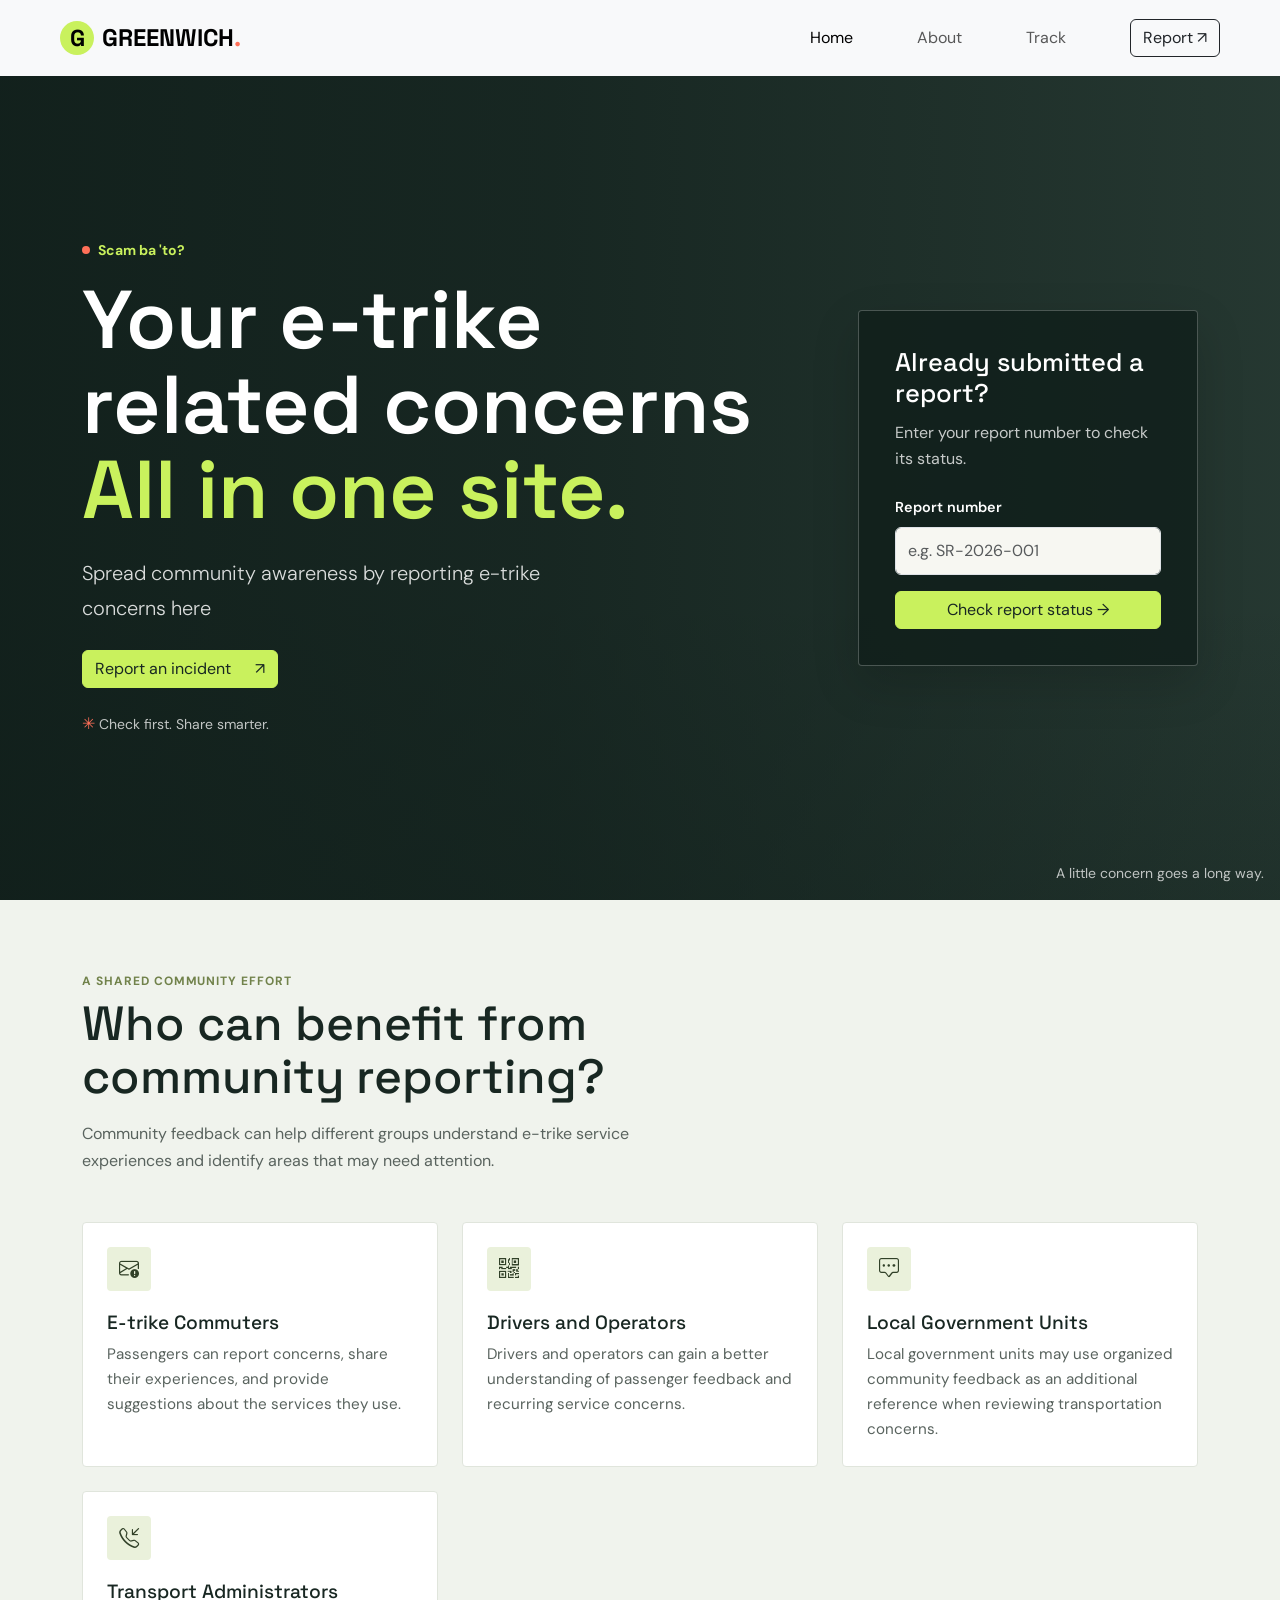
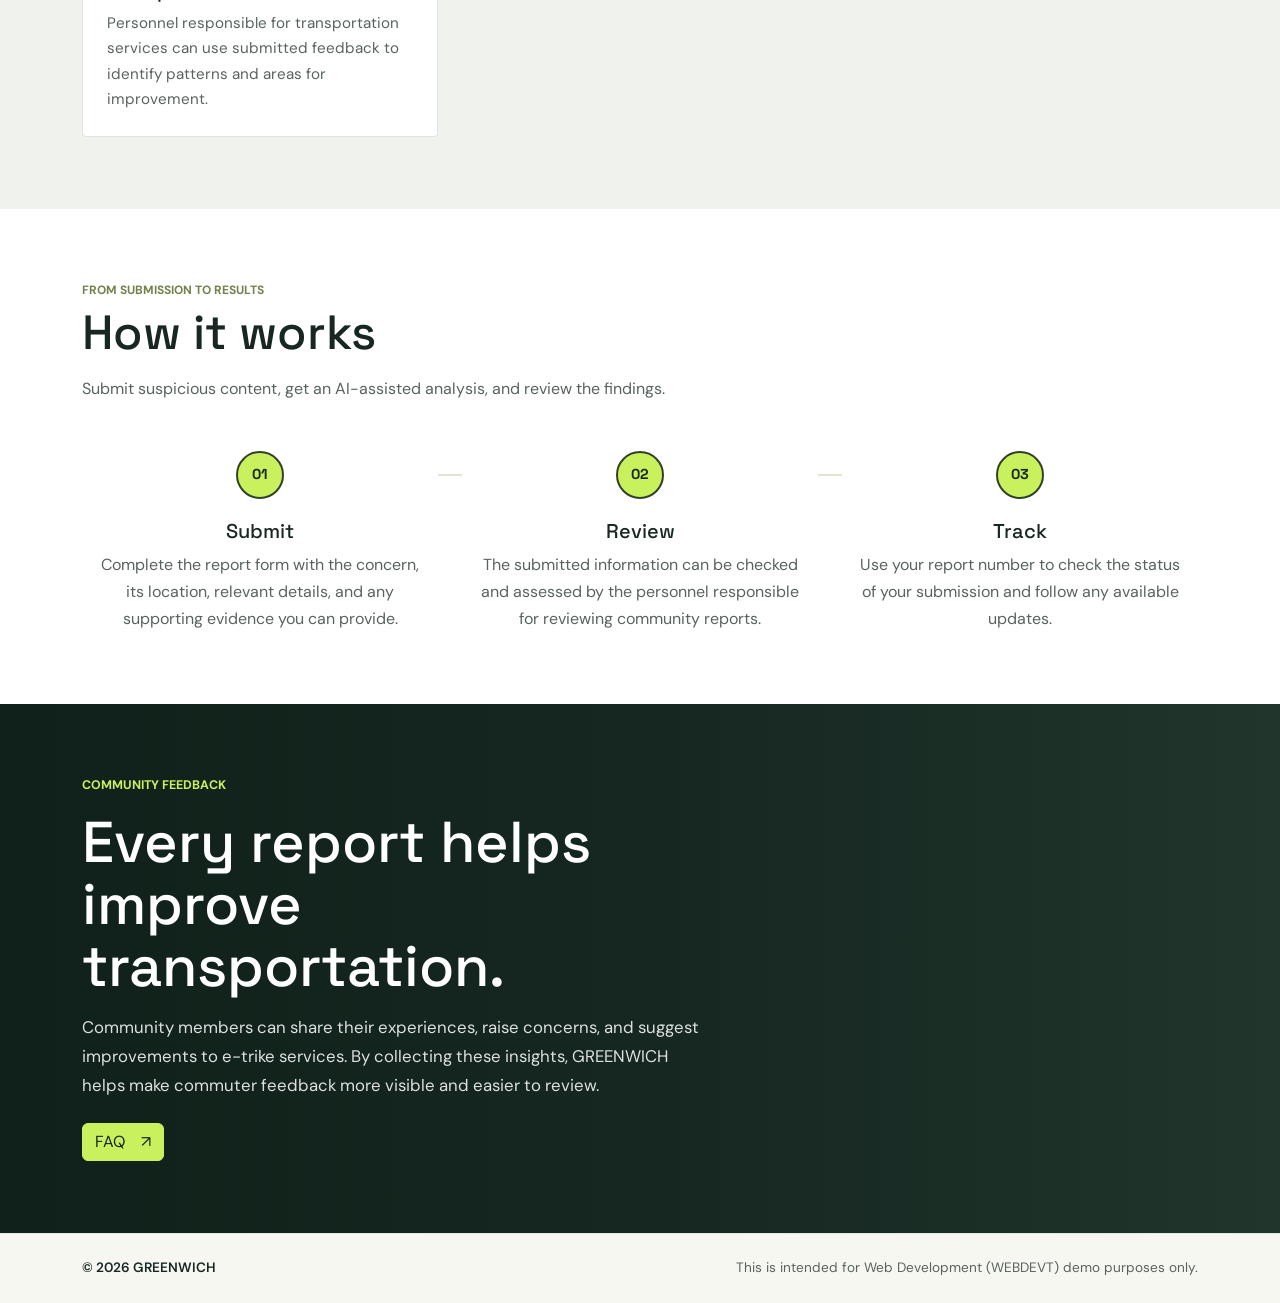
==== Citizen Reporting Website/Citizen Reporting Website/index.html @ 54fa8c87 "replaced logo and flavor text" ====
<!doctype html>
<html lang="en">
  <head>
    <meta charset="utf-8">
    <meta name="viewport" content="width=device-width, initial-scale=1">
    <meta name="theme-color" content="#f7f7f2">
    <meta name="description" content="A community space to check suspicious links and messages before they spread." >
    <title>GREENWICH | CITIZEN REPORTING WEBSITE</title>

    <!-- Bootstrap supplies the responsive layout and common interface styles. -->
    <link href="https://cdn.jsdelivr.net/npm/bootstrap@5.3.3/dist/css/bootstrap.min.css" rel="stylesheet" integrity="sha384-QWTKZyjpPEjISv5WaRU9OFeRpok6YctnYmDr5pNlyT2bRjXh0JMhjY6hW+ALEwIH" crossorigin="anonymous">
    <link rel="stylesheet" href="https://cdn.jsdelivr.net/npm/bootstrap-icons@1.11.3/font/bootstrap-icons.min.css">
    <!-- A display font paired with a readable body font gives the page its own voice. -->
    <link rel="preconnect" href="https://fonts.googleapis.com">
    <link rel="preconnect" href="https://fonts.gstatic.com" crossorigin>
    <link href="https://fonts.googleapis.com/css2?family=DM+Sans:wght@400;500;600;700&family=Space+Grotesk:wght@500;600;700&display=swap" rel="stylesheet">
    <link rel="stylesheet" href="styles/index.css">
    <link rel="stylesheet" href="styles/menu.css">
    <link rel="stylesheet" href="styles/hero.css">
    <link rel="stylesheet" href="styles/report-lookup.css">
    <link rel="stylesheet" href="styles/scams.css">
    <link rel="stylesheet" href="styles/how-it-works.css">
    <link rel="stylesheet" href="styles/volunteer.css">
    <link rel="stylesheet" href="styles/agencies.css">
    <link rel="stylesheet" href="styles/footer.css">
    <script src="scripts/hero.js" defer></script>
    <script src="scripts/menu.js" defer></script>
    <script src="scripts/report-lookup.js" defer></script>
    <script src="scripts/volunteer.js" defer></script>
  </head>
  <body>
    <!-- A sticky header keeps the main actions close while the page is in view. -->
    <header class="navbar navbar-expand-md sticky-top bg-light px-3 px-lg-5">
      <div class="container-fluid">
      <a class="navbar-brand d-flex align-items-center gap-2 mb-0" href="#home" aria-label="GREENWICH home">
        <span class="brand-mark" aria-hidden="true">G</span>
        <span class="brand-name fs-4 fw-bold">GREENWICH<span class="brand-period">.</span></span>
      </a>

      <button class="navbar-toggler" type="button" aria-label="Open navigation menu" aria-expanded="false" aria-controls="site-navigation">
        <span class="navbar-toggler-icon" aria-hidden="true"></span>
      </button>

      <nav class="collapse navbar-collapse justify-content-md-end" id="site-navigation" aria-label="Main navigation">
        <div class="navbar-nav align-items-md-center gap-md-5">
          <a class="nav-link active" href="#home" aria-current="page">Home</a>
          <a class="nav-link" href="#how-it-works">About</a>
          <a class="nav-link" href="#volunteer">Track</a>
          <a class="btn btn-outline-dark ms-md-2" href="report.html">Report <span aria-hidden="true">↗</span></a>
        </div>
      </nav>
      </div>
    </header>

    <main>
      <!-- The hero fills the space below the header and uses a photo selected in scripts/hero.js. -->
      <section class="hero d-flex align-items-center position-relative overflow-hidden" id="home" aria-labelledby="hero-title">
        <div class="container position-relative">
          <div class="row g-5 align-items-center">
            <div class="col-lg-8 hero-content">
              <p class="hero-eyebrow d-flex align-items-center gap-2 fw-bold mb-3"><span class="eyebrow-dot" aria-hidden="true"></span> Scam ba 'to?</p>
              <h1 class="hero-title fw-semibold mb-0" id="hero-title">Your e-trike related concerns<br><span>All in one site.</span></h1>
              <p class="hero-description lead my-4">Spread community awareness by reporting e-trike concerns here</p>
              <a class="btn btn-primary d-inline-flex align-items-center gap-4" href="report.html">Report an incident <span aria-hidden="true">↗</span></a>
              <p class="hero-note small mt-4 mb-0"><span aria-hidden="true">✳</span> Check first. Share smarter.</p>
            </div>
            <div class="col-lg-4">
              <aside class="report-lookup" id="report" aria-labelledby="report-lookup-title">
                <h2 class="report-lookup-title" id="report-lookup-title">Already submitted a report?</h2>
                <p class="report-lookup-copy">Enter your report number to check its status.</p>
                <form id="report-lookup-form">
                  <label class="form-label" for="report-number">Report number</label>
                  <input class="form-control mb-3" id="report-number" name="report-number" type="text" placeholder="e.g. SR-2026-001" autocomplete="off" required>
                  <button class="btn btn-primary w-100" type="submit">Check report status <span aria-hidden="true">→</span></button>
                  <p class="report-lookup-feedback small mt-3 mb-0" id="report-lookup-feedback" role="status" aria-live="polite" hidden></p>
                </form>
              </aside>
            </div>
          </div>
        </div>
        <p class="photo-credit position-absolute bottom-0 end-0 small m-3">A little concern goes a long way.</p>
      </section>

      <!-- Static cards introduce common scam categories without needing JavaScript. -->
      <section class="scam-types py-5" id="scam-types" aria-labelledby="scam-types-title">
        <div class="container py-lg-4">
          <div class="scam-types-heading mb-4 mb-lg-5">
            <p class="scam-types-kicker text-uppercase fw-bold mb-2">A shared community effort</p>
            <h2 class="scam-types-title mb-3" id="scam-types-title">Who can benefit from community reporting?</h2>
            <p class="scam-types-intro mb-0">Community feedback can help different groups understand e-trike service experiences and identify areas that may need attention.</p>
          </div>

          <div class="row g-3 g-lg-4">
            <div class="col-md-6 col-lg-4">
              <article class="scam-card h-100">
                <span class="scam-icon" aria-hidden="true"><i class="bi bi-envelope-exclamation"></i></span>
                <h3 class="scam-card-title">E-trike Commuters</h3>
                <p class="scam-card-description mb-0">Passengers can report concerns, share their experiences, and provide suggestions about the services they use.</p>
              </article>
            </div>
            <div class="col-md-6 col-lg-4">
              <article class="scam-card h-100">
                <span class="scam-icon" aria-hidden="true"><i class="bi bi-qr-code"></i></span>
                <h3 class="scam-card-title">Drivers and Operators</h3>
                <p class="scam-card-description mb-0">Drivers and operators can gain a better understanding of passenger feedback and recurring service concerns.</p>
              </article>
            </div>
            <div class="col-md-6 col-lg-4">
              <article class="scam-card h-100">
                <span class="scam-icon" aria-hidden="true"><i class="bi bi-chat-square-dots"></i></span>
                <h3 class="scam-card-title">Local Government Units</h3>
                <p class="scam-card-description mb-0">Local government units may use organized community feedback as an additional reference when reviewing transportation concerns.</p>
              </article>
            </div>
            <div class="col-md-6 col-lg-4">
              <article class="scam-card h-100">
                <span class="scam-icon" aria-hidden="true"><i class="bi bi-telephone-inbound"></i></span>
                <h3 class="scam-card-title">Transport Administrators</h3>
                <p class="scam-card-description mb-0">Personnel responsible for transportation services can use submitted feedback to identify patterns and areas for improvement.</p>
              </article>
            </div>
          </div>
        </div>
      </section>

      <section class="how-it-works py-5" id="how-it-works" aria-labelledby="how-it-works-title">
        <div class="container py-lg-4">
          <div class="how-heading mb-5">
            <p class="how-kicker text-uppercase fw-bold mb-2">From submission to results</p>
            <h2 class="how-title mb-3" id="how-it-works-title">How it works</h2>
            <p class="how-intro mb-0">Submit suspicious content, get an AI-assisted analysis, and review the findings.</p>
          </div>

          <div class="how-steps row g-4 position-relative">
            <div class="col-md-4">
              <article class="how-step">
                <span class="step-number">01</span>
                <h3 class="step-title">Submit</h3>
                <p class="step-description mb-0">Complete the report form with the concern, its location, relevant details, and any supporting evidence you can provide.</p>
              </article>
            </div>
            <div class="col-md-4">
              <article class="how-step">
                <span class="step-number">02</span>
                <h3 class="step-title">Review</h3>
                <p class="step-description mb-0">The submitted information can be checked and assessed by the personnel responsible for reviewing community reports.</p>
              </article>
            </div>
            <div class="col-md-4">
              <article class="how-step">
                <span class="step-number">03</span>
                <h3 class="step-title">Track</h3>
                <p class="step-description mb-0">Use your report number to check the status of your submission and follow any available updates.</p>
              </article>
            </div>
          </div>
        </div>
      </section>

      <section class="volunteer-section position-relative d-flex align-items-center overflow-hidden" id="volunteer" aria-labelledby="volunteer-title">
        <div class="volunteer-parallax" aria-hidden="true"></div>
        <div class="volunteer-shade" aria-hidden="true"></div>
        <div class="container volunteer-content">
          <div class="row">
            <div class="col-lg-8 col-xl-7">
              <p class="volunteer-eyebrow text-uppercase fw-bold mb-3">Community feedback</p>
              <h2 class="volunteer-title mb-3" id="volunteer-title">Every report helps improve transportation.</h2>
              <p class="volunteer-description mb-4">Community members can share their experiences, raise concerns, and suggest improvements to e-trike services. By collecting these insights, GREENWICH helps make commuter feedback more visible and easier to review.</p>
              <button class="btn btn-primary d-inline-flex align-items-center gap-3" id="volunteer-button" type="button">FAQ<span aria-hidden="true">↗</span></button>
              <p class="volunteer-feedback small mt-3 mb-0" id="volunteer-feedback" role="status" aria-live="polite" hidden></p>
            </div>
          </div>
        </div>
      </section>

      
    </main>

    <footer class="site-footer py-4">
      <div class="container d-flex flex-column flex-sm-row justify-content-between align-items-sm-center gap-2">
        <p class="footer-copyright mb-0">&copy; 2026 GREENWICH</p>
        <p class="footer-notice mb-0">This is intended for Web Development (WEBDEVT) demo purposes only.</p>
      </div>
    </footer>
  </body>
</html>
---- Citizen Reporting Website/Citizen Reporting Website/styles/index.css ----
/* Shared design values and page-wide behavior belong to the homepage. */
:root {
  --ink: #182722;
  --paper: #f7f7f2;
  --green: #c9f15d;
  --coral: #ff7059;
  --display-font: "Space Grotesk", sans-serif;
  --bs-body-font-family: "DM Sans", sans-serif;
  --bs-body-color: var(--ink);
  --bs-body-bg: var(--paper);
}

html {
  scroll-behavior: smooth;
}

@media (prefers-reduced-motion: reduce) {
  html {
    scroll-behavior: auto;
  }
}
---- Citizen Reporting Website/Citizen Reporting Website/styles/menu.css ----
/* Custom navbar details complement Bootstrap's responsive navigation classes. */
.navbar {
  min-height: 76px;
}

.brand-mark {
  display: grid;
  width: 34px;
  aspect-ratio: 1;
  place-items: center;
  border-radius: 50%;
  background: var(--green);
  font: 700 23px/1 var(--display-font);
}

.brand-name {
  font-family: var(--display-font);
}

.brand-period {
  color: var(--coral);
}

@media (max-width: 767.98px) {
  .navbar {
    min-height: 68px;
  }
}
---- Citizen Reporting Website/Citizen Reporting Website/styles/hero.css ----
/* Hero-only layout, contrast, and button colors. */
.hero {
  min-height: calc(100svh - 76px);
  isolation: isolate;
  background: #293c35 var(--hero-image) center 48% / cover;
  color: white;
}

.hero::before {
  position: absolute;
  z-index: -1;
  inset: 0;
  background: linear-gradient(90deg, rgb(15 29 25 / 88%), rgb(15 29 25 / 68%) 43%, rgb(15 29 25 / 14%)), linear-gradient(0deg, rgb(15 29 25 / 25%), transparent 36%);
  content: "";
}

.hero-content {
  padding-block: clamp(4.75rem, 11vh, 7.75rem);
  animation: arrive 650ms ease-out both;
}

.hero-eyebrow {
  color: var(--green);
  font-size: 14px;
}

.eyebrow-dot {
  width: 8px;
  height: 8px;
  border-radius: 50%;
  background: var(--coral);
}

.hero-title {
  max-width: 900px;
  font-family: var(--display-font);
  font-size: clamp(2.8rem, 6.5vw, 5.125rem);
  line-height: 1.04;
}

.hero-title span {
  color: var(--green);
}

.hero-description {
  max-width: 500px;
  color: rgb(255 255 255 / 84%);
  line-height: 1.75;
}

.btn-primary {
  --bs-btn-color: var(--ink);
  --bs-btn-bg: var(--green);
  --bs-btn-border-color: var(--green);
  --bs-btn-hover-color: var(--ink);
  --bs-btn-hover-bg: #d8ff75;
  --bs-btn-hover-border-color: #d8ff75;
}

.hero-note {
  color: rgb(255 255 255 / 74%);
}

.hero-note span {
  color: var(--coral);
  font-size: 16px;
}

.photo-credit {
  color: rgb(255 255 255 / 72%);
}

@keyframes arrive {
  from {
    opacity: 0;
    transform: translateY(12px);
  }

  to {
    opacity: 1;
    transform: translateY(0);
  }
}

@media (max-width: 767.98px) {
  .hero {
    min-height: calc(100svh - 68px);
    background-position: 58% center;
  }

  .hero::before {
    background: linear-gradient(90deg, rgb(15 29 25 / 84%), rgb(15 29 25 / 43%)), linear-gradient(0deg, rgb(15 29 25 / 30%), transparent 50%);
  }

  .hero-content {
    padding-block: 4.75rem 1rem;
  }

  .hero-description {
    font-size: 1rem;
  }
}

@media (prefers-reduced-motion: reduce) {
  .hero-content {
    animation: none;
  }
}
---- Citizen Reporting Website/Citizen Reporting Website/styles/report-lookup.css ----
/* The lookup panel is a standalone hero component. */
.report-lookup {
  padding: clamp(1.5rem, 3vw, 2.25rem);
  border: 1px solid rgb(255 255 255 / 24%);
  border-radius: 4px;
  background: rgb(15 29 25 / 76%);
  box-shadow: 0 18px 48px rgb(0 0 0 / 16%);
}

.report-lookup-title {
  margin-bottom: 0.75rem;
  font-family: var(--display-font);
  font-size: clamp(1.4rem, 2vw, 1.8rem);
  line-height: 1.2;
}

.report-lookup-copy {
  margin-bottom: 1.5rem;
  color: rgb(255 255 255 / 76%);
  line-height: 1.6;
}

.report-lookup .form-label {
  font-size: 0.9rem;
  font-weight: 600;
}

.report-lookup .form-control {
  min-height: 48px;
}

.report-lookup-feedback {
  color: rgb(255 255 255 / 82%);
}
---- Citizen Reporting Website/Citizen Reporting Website/styles/scams.css ----
/* Scam category cards use a quieter surface to separate learning content from the hero. */
.scam-types {
  background: #f0f3ed;
}

.scam-types-heading {
  max-width: 640px;
}

.scam-types-kicker {
  color: #71824b;
  font-size: 0.75rem;
  letter-spacing: 0.08em;
}

.scam-types-title {
  color: var(--ink);
  font-family: var(--display-font);
  font-size: clamp(2rem, 4vw, 3rem);
  line-height: 1.1;
}

.scam-types-intro {
  color: #59635e;
  line-height: 1.7;
}

.scam-card {
  padding: 1.5rem;
  border: 1px solid #e0e5dc;
  border-radius: 4px;
  background: #fff;
  transition: border-color 160ms ease, transform 160ms ease;
}

.scam-card:hover {
  transform: translateY(-3px);
  border-color: #b5c392;
}

.scam-icon {
  display: grid;
  width: 44px;
  height: 44px;
  margin-bottom: 1.25rem;
  place-items: center;
  border-radius: 4px;
  background: #eaf1db;
  color: #314128;
  font-size: 1.25rem;
}

.scam-card-title {
  margin-bottom: 0.5rem;
  color: var(--ink);
  font-family: var(--display-font);
  font-size: 1.2rem;
}

.scam-card-description {
  color: #59635e;
  font-size: 0.95rem;
  line-height: 1.65;
}

@media (prefers-reduced-motion: reduce) {
  .scam-card {
    transition: none;
  }

  .scam-card:hover {
    transform: none;
  }
}
---- Citizen Reporting Website/Citizen Reporting Website/styles/how-it-works.css ----
/* A connected sequence turns the three steps into one easy-to-scan process. */
.how-it-works {
  background: #fff;
}

.how-heading {
  max-width: 640px;
}

.how-kicker {
  color: #71824b;
  font-size: 0.75rem;
}

.how-title {
  color: var(--ink);
  font-family: var(--display-font);
  font-size: clamp(2rem, 4vw, 3rem);
  line-height: 1.1;
}

.how-intro,
.step-description {
  color: #59635e;
  line-height: 1.7;
}

.how-steps::before {
  position: absolute;
  z-index: 0;
  top: 47px;
  right: 16.6667%;
  left: 16.6667%;
  height: 2px;
  background: #dfe6d2;
  content: "";
}

.how-step {
  position: relative;
  z-index: 1;
  background: #fff;
  text-align: center;
}

.step-number {
  display: grid;
  width: 48px;
  height: 48px;
  margin: 0 auto 1.25rem;
  position: relative;
  z-index: 1;
  place-items: center;
  border: 2px solid #314128;
  border-radius: 50%;
  background: var(--green);
  color: var(--ink);
  font-family: var(--display-font);
  font-size: 0.9rem;
  font-weight: 700;
}

.step-title {
  margin-bottom: 0.5rem;
  color: var(--ink);
  font-family: var(--display-font);
  font-size: 1.25rem;
}

.step-description {
  max-width: 320px;
  margin-right: auto;
  margin-left: auto;
}

@media (max-width: 767.98px) {
  .how-heading {
    margin-bottom: 2rem !important;
  }

  .how-steps {
    row-gap: 2rem !important;
  }

  .how-steps::before {
    top: 48px;
    right: auto;
    bottom: 24px;
    left: 50%;
    width: 2px;
    height: auto;
    transform: translateX(-50%);
  }
}
---- Citizen Reporting Website/Citizen Reporting Website/styles/volunteer.css ----
/* The script pins this viewport-height image while the section scrolls past. */
.volunteer-section {
  min-height: 55svh;
  isolation: isolate;
  background-color: #263b32;
  color: #fff;
}

.volunteer-parallax {
  position: absolute;
  z-index: -1;
  inset: 0 0 auto;
  height: 100svh;
  background: url("https://images.unsplash.com/photo-1531206715517-5c0ba140b2b8?auto=format&fit=crop&w=2000&q=85") center 45% / cover;
  will-change: transform;
}

.volunteer-shade {
  position: absolute;
  z-index: 0;
  inset: 0;
  background: linear-gradient(90deg, rgb(13 29 23 / 88%), rgb(13 29 23 / 66%) 52%, rgb(13 29 23 / 20%));
}

.volunteer-content {
  position: relative;
  z-index: 1;
  padding-block: clamp(3.5rem, 8vh, 6rem);
}

.volunteer-eyebrow {
  color: var(--green);
  font-size: 0.78rem;
}

.volunteer-title {
  max-width: 700px;
  font-family: var(--display-font);
  font-size: clamp(2.25rem, 4.5vw, 4rem);
  line-height: 1.08;
}

.volunteer-description {
  max-width: 620px;
  color: rgb(255 255 255 / 86%);
  font-size: 1.05rem;
  line-height: 1.7;
}

.volunteer-feedback {
  color: rgb(255 255 255 / 86%);
}

@media (max-width: 767.98px) {
  .volunteer-section {
    min-height: 55svh;
  }

  .volunteer-parallax {
    background-position: 58% center;
  }
}

@media (prefers-reduced-motion: reduce) {
  .volunteer-parallax {
    will-change: auto;
  }
}
---- Citizen Reporting Website/Citizen Reporting Website/styles/agencies.css ----
/* Agency cards provide official starting points for people seeking direct assistance. */
.agency-directory {
  background: #f0f3ed;
}

.agency-heading {
  max-width: 700px;
}

.agency-kicker {
  color: #71824b;
  font-size: 0.75rem;
}

.agency-title {
  color: var(--ink);
  font-family: var(--display-font);
  font-size: clamp(2rem, 4vw, 3rem);
  line-height: 1.1;
}

.agency-intro,
.agency-card-description {
  color: #59635e;
  line-height: 1.7;
}

.agency-card {
  display: flex;
  flex-direction: column;
  padding: 1.5rem;
  border: 1px solid #e0e5dc;
  border-radius: 4px;
  background: #fff;
}

.agency-icon {
  display: grid;
  width: 44px;
  height: 44px;
  margin-bottom: 1.25rem;
  place-items: center;
  border-radius: 4px;
  background: #eaf1db;
  color: #314128;
  font-size: 1.25rem;
}

.agency-card-title {
  margin-bottom: 0.5rem;
  color: var(--ink);
  font-family: var(--display-font);
  font-size: 1.2rem;
}

.agency-card-description {
  flex-grow: 1;
  font-size: 0.95rem;
}

.agency-link {
  display: inline-flex;
  align-items: center;
  justify-content: space-between;
  gap: 0.75rem;
  margin-top: 1rem;
  color: #314128;
  font-size: 0.9rem;
  font-weight: 700;
  text-decoration: underline;
  text-decoration-color: #b5c392;
  text-underline-offset: 0.2em;
}

.agency-link:hover {
  color: #182722;
  text-decoration-color: currentColor;
}
---- Citizen Reporting Website/Citizen Reporting Website/styles/footer.css ----
.site-footer {
  border-top: 1px solid #e3e7df;
  background: #f7f7f2;
  color: #59635e;
  font-size: 0.85rem;
}

.footer-copyright {
  color: var(--ink);
  font-weight: 600;
}
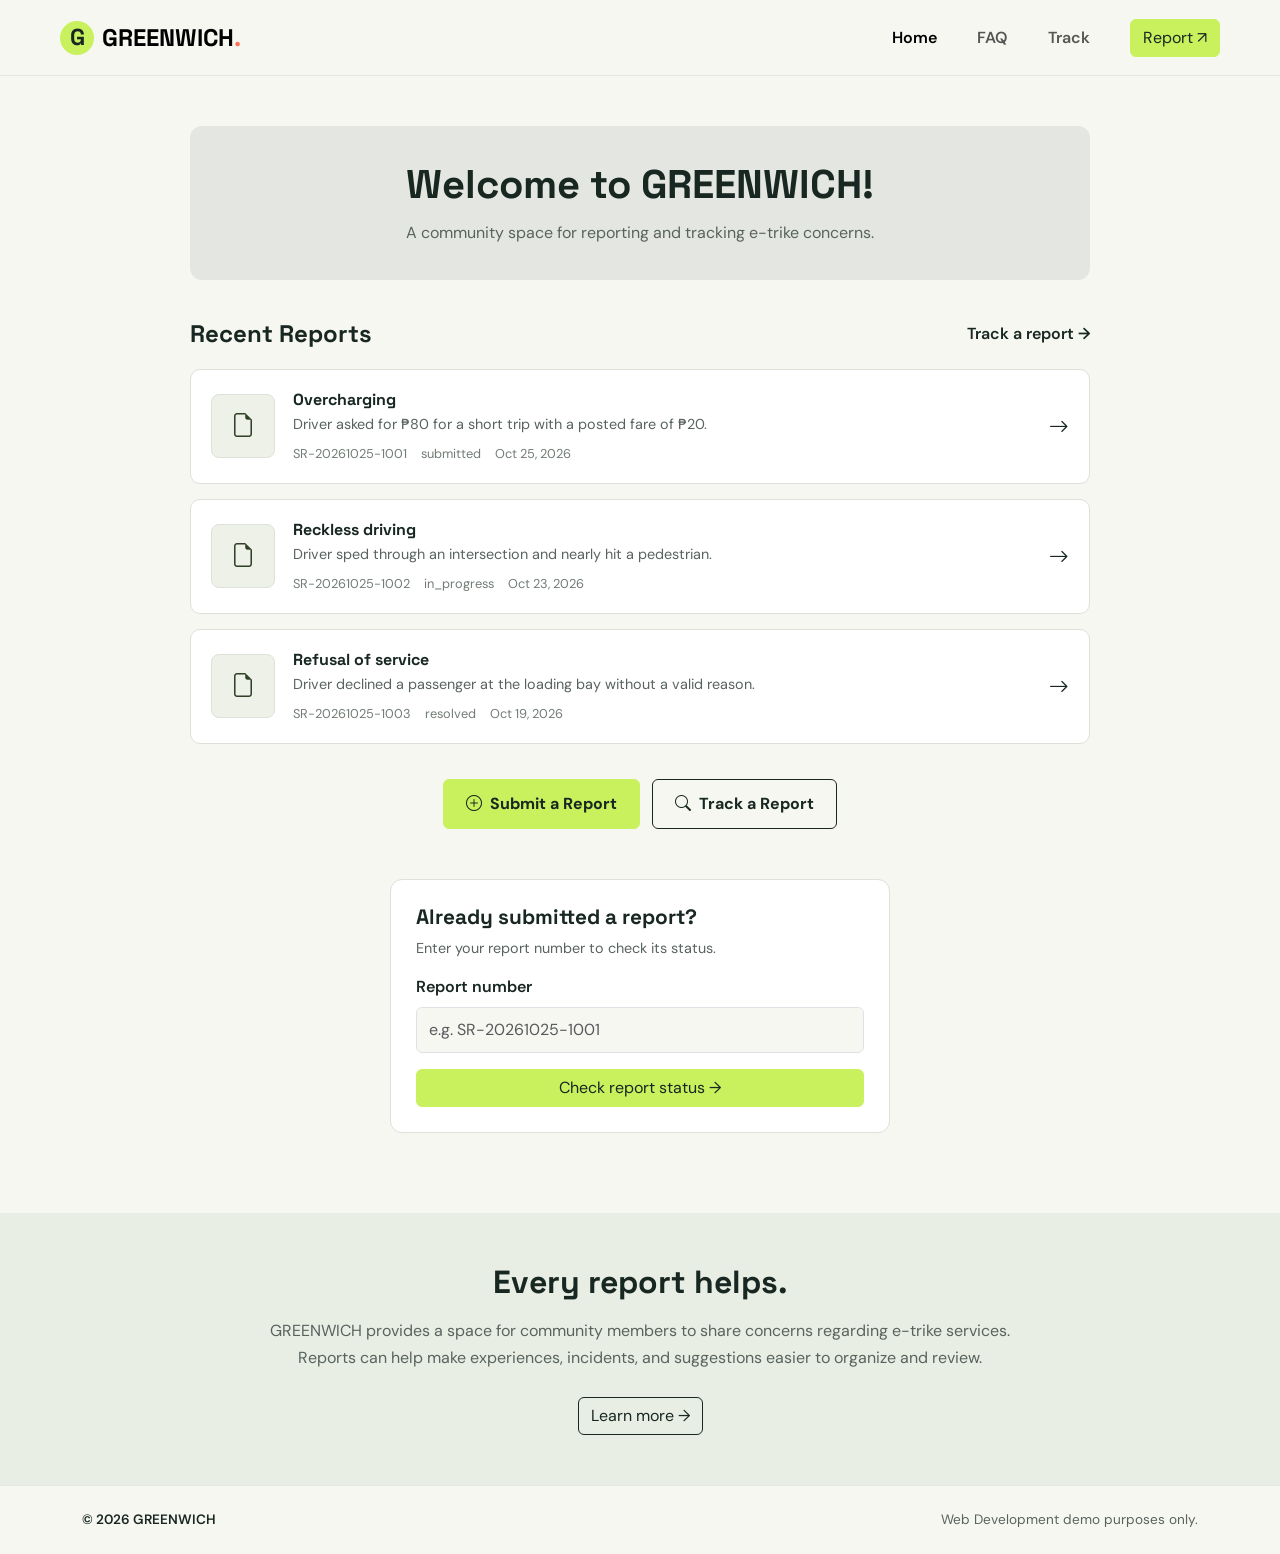
==== commit 02f9425d: "homepage overhaul wip" ====
--- a/Citizen Reporting Website/Citizen Reporting Website/index.html
+++ b/Citizen Reporting Website/Citizen Reporting Website/index.html
@@ -1,186 +1,628 @@
-<!doctype html>
-<html lang="en">
-  <head>
-    <meta charset="utf-8">
-    <meta name="viewport" content="width=device-width, initial-scale=1">
-    <meta name="theme-color" content="#f7f7f2">
-    <meta name="description" content="A community space to check suspicious links and messages before they spread." >
-    <title>GREENWICH | CITIZEN REPORTING WEBSITE</title>
-
-    <!-- Bootstrap supplies the responsive layout and common interface styles. -->
-    <link href="https://cdn.jsdelivr.net/npm/bootstrap@5.3.3/dist/css/bootstrap.min.css" rel="stylesheet" integrity="sha384-QWTKZyjpPEjISv5WaRU9OFeRpok6YctnYmDr5pNlyT2bRjXh0JMhjY6hW+ALEwIH" crossorigin="anonymous">
-    <link rel="stylesheet" href="https://cdn.jsdelivr.net/npm/bootstrap-icons@1.11.3/font/bootstrap-icons.min.css">
-    <!-- A display font paired with a readable body font gives the page its own voice. -->
-    <link rel="preconnect" href="https://fonts.googleapis.com">
-    <link rel="preconnect" href="https://fonts.gstatic.com" crossorigin>
-    <link href="https://fonts.googleapis.com/css2?family=DM+Sans:wght@400;500;600;700&family=Space+Grotesk:wght@500;600;700&display=swap" rel="stylesheet">
-    <link rel="stylesheet" href="styles/index.css">
-    <link rel="stylesheet" href="styles/menu.css">
-    <link rel="stylesheet" href="styles/hero.css">
-    <link rel="stylesheet" href="styles/report-lookup.css">
-    <link rel="stylesheet" href="styles/scams.css">
-    <link rel="stylesheet" href="styles/how-it-works.css">
-    <link rel="stylesheet" href="styles/volunteer.css">
-    <link rel="stylesheet" href="styles/agencies.css">
-    <link rel="stylesheet" href="styles/footer.css">
-    <script src="scripts/hero.js" defer></script>
-    <script src="scripts/menu.js" defer></script>
-    <script src="scripts/report-lookup.js" defer></script>
-    <script src="scripts/volunteer.js" defer></script>
-  </head>
-  <body>
-    <!-- A sticky header keeps the main actions close while the page is in view. -->
-    <header class="navbar navbar-expand-md sticky-top bg-light px-3 px-lg-5">
-      <div class="container-fluid">
-      <a class="navbar-brand d-flex align-items-center gap-2 mb-0" href="#home" aria-label="GREENWICH home">
-        <span class="brand-mark" aria-hidden="true">G</span>
-        <span class="brand-name fs-4 fw-bold">GREENWICH<span class="brand-period">.</span></span>
-      </a>
-
-      <button class="navbar-toggler" type="button" aria-label="Open navigation menu" aria-expanded="false" aria-controls="site-navigation">
-        <span class="navbar-toggler-icon" aria-hidden="true"></span>
-      </button>
-
-      <nav class="collapse navbar-collapse justify-content-md-end" id="site-navigation" aria-label="Main navigation">
-        <div class="navbar-nav align-items-md-center gap-md-5">
-          <a class="nav-link active" href="#home" aria-current="page">Home</a>
-          <a class="nav-link" href="#how-it-works">About</a>
-          <a class="nav-link" href="#volunteer">Track</a>
-          <a class="btn btn-outline-dark ms-md-2" href="report.html">Report <span aria-hidden="true">↗</span></a>
-        </div>
-      </nav>
-      </div>
-    </header>
-
-    <main>
-      <!-- The hero fills the space below the header and uses a photo selected in scripts/hero.js. -->
-      <section class="hero d-flex align-items-center position-relative overflow-hidden" id="home" aria-labelledby="hero-title">
-        <div class="container position-relative">
-          <div class="row g-5 align-items-center">
-            <div class="col-lg-8 hero-content">
-              <p class="hero-eyebrow d-flex align-items-center gap-2 fw-bold mb-3"><span class="eyebrow-dot" aria-hidden="true"></span> Scam ba 'to?</p>
-              <h1 class="hero-title fw-semibold mb-0" id="hero-title">Your e-trike related concerns<br><span>All in one site.</span></h1>
-              <p class="hero-description lead my-4">Spread community awareness by reporting e-trike concerns here</p>
-              <a class="btn btn-primary d-inline-flex align-items-center gap-4" href="report.html">Report an incident <span aria-hidden="true">↗</span></a>
-              <p class="hero-note small mt-4 mb-0"><span aria-hidden="true">✳</span> Check first. Share smarter.</p>
-            </div>
-            <div class="col-lg-4">
-              <aside class="report-lookup" id="report" aria-labelledby="report-lookup-title">
-                <h2 class="report-lookup-title" id="report-lookup-title">Already submitted a report?</h2>
-                <p class="report-lookup-copy">Enter your report number to check its status.</p>
-                <form id="report-lookup-form">
-                  <label class="form-label" for="report-number">Report number</label>
-                  <input class="form-control mb-3" id="report-number" name="report-number" type="text" placeholder="e.g. SR-2026-001" autocomplete="off" required>
-                  <button class="btn btn-primary w-100" type="submit">Check report status <span aria-hidden="true">→</span></button>
-                  <p class="report-lookup-feedback small mt-3 mb-0" id="report-lookup-feedback" role="status" aria-live="polite" hidden></p>
-                </form>
-              </aside>
-            </div>
-          </div>
-        </div>
-        <p class="photo-credit position-absolute bottom-0 end-0 small m-3">A little concern goes a long way.</p>
-      </section>
-
-      <!-- Static cards introduce common scam categories without needing JavaScript. -->
-      <section class="scam-types py-5" id="scam-types" aria-labelledby="scam-types-title">
-        <div class="container py-lg-4">
-          <div class="scam-types-heading mb-4 mb-lg-5">
-            <p class="scam-types-kicker text-uppercase fw-bold mb-2">A shared community effort</p>
-            <h2 class="scam-types-title mb-3" id="scam-types-title">Who can benefit from community reporting?</h2>
-            <p class="scam-types-intro mb-0">Community feedback can help different groups understand e-trike service experiences and identify areas that may need attention.</p>
-          </div>
-
-          <div class="row g-3 g-lg-4">
-            <div class="col-md-6 col-lg-4">
-              <article class="scam-card h-100">
-                <span class="scam-icon" aria-hidden="true"><i class="bi bi-envelope-exclamation"></i></span>
-                <h3 class="scam-card-title">E-trike Commuters</h3>
-                <p class="scam-card-description mb-0">Passengers can report concerns, share their experiences, and provide suggestions about the services they use.</p>
-              </article>
-            </div>
-            <div class="col-md-6 col-lg-4">
-              <article class="scam-card h-100">
-                <span class="scam-icon" aria-hidden="true"><i class="bi bi-qr-code"></i></span>
-                <h3 class="scam-card-title">Drivers and Operators</h3>
-                <p class="scam-card-description mb-0">Drivers and operators can gain a better understanding of passenger feedback and recurring service concerns.</p>
-              </article>
-            </div>
-            <div class="col-md-6 col-lg-4">
-              <article class="scam-card h-100">
-                <span class="scam-icon" aria-hidden="true"><i class="bi bi-chat-square-dots"></i></span>
-                <h3 class="scam-card-title">Local Government Units</h3>
-                <p class="scam-card-description mb-0">Local government units may use organized community feedback as an additional reference when reviewing transportation concerns.</p>
-              </article>
-            </div>
-            <div class="col-md-6 col-lg-4">
-              <article class="scam-card h-100">
-                <span class="scam-icon" aria-hidden="true"><i class="bi bi-telephone-inbound"></i></span>
-                <h3 class="scam-card-title">Transport Administrators</h3>
-                <p class="scam-card-description mb-0">Personnel responsible for transportation services can use submitted feedback to identify patterns and areas for improvement.</p>
-              </article>
-            </div>
-          </div>
-        </div>
-      </section>
-
-      <section class="how-it-works py-5" id="how-it-works" aria-labelledby="how-it-works-title">
-        <div class="container py-lg-4">
-          <div class="how-heading mb-5">
-            <p class="how-kicker text-uppercase fw-bold mb-2">From submission to results</p>
-            <h2 class="how-title mb-3" id="how-it-works-title">How it works</h2>
-            <p class="how-intro mb-0">Submit suspicious content, get an AI-assisted analysis, and review the findings.</p>
-          </div>
-
-          <div class="how-steps row g-4 position-relative">
-            <div class="col-md-4">
-              <article class="how-step">
-                <span class="step-number">01</span>
-                <h3 class="step-title">Submit</h3>
-                <p class="step-description mb-0">Complete the report form with the concern, its location, relevant details, and any supporting evidence you can provide.</p>
-              </article>
-            </div>
-            <div class="col-md-4">
-              <article class="how-step">
-                <span class="step-number">02</span>
-                <h3 class="step-title">Review</h3>
-                <p class="step-description mb-0">The submitted information can be checked and assessed by the personnel responsible for reviewing community reports.</p>
-              </article>
-            </div>
-            <div class="col-md-4">
-              <article class="how-step">
-                <span class="step-number">03</span>
-                <h3 class="step-title">Track</h3>
-                <p class="step-description mb-0">Use your report number to check the status of your submission and follow any available updates.</p>
-              </article>
-            </div>
-          </div>
-        </div>
-      </section>
-
-      <section class="volunteer-section position-relative d-flex align-items-center overflow-hidden" id="volunteer" aria-labelledby="volunteer-title">
-        <div class="volunteer-parallax" aria-hidden="true"></div>
-        <div class="volunteer-shade" aria-hidden="true"></div>
-        <div class="container volunteer-content">
-          <div class="row">
-            <div class="col-lg-8 col-xl-7">
-              <p class="volunteer-eyebrow text-uppercase fw-bold mb-3">Community feedback</p>
-              <h2 class="volunteer-title mb-3" id="volunteer-title">Every report helps improve transportation.</h2>
-              <p class="volunteer-description mb-4">Community members can share their experiences, raise concerns, and suggest improvements to e-trike services. By collecting these insights, GREENWICH helps make commuter feedback more visible and easier to review.</p>
-              <button class="btn btn-primary d-inline-flex align-items-center gap-3" id="volunteer-button" type="button">FAQ<span aria-hidden="true">↗</span></button>
-              <p class="volunteer-feedback small mt-3 mb-0" id="volunteer-feedback" role="status" aria-live="polite" hidden></p>
-            </div>
-          </div>
-        </div>
-      </section>
-
-      
-    </main>
-
-    <footer class="site-footer py-4">
-      <div class="container d-flex flex-column flex-sm-row justify-content-between align-items-sm-center gap-2">
-        <p class="footer-copyright mb-0">&copy; 2026 GREENWICH</p>
-        <p class="footer-notice mb-0">This is intended for Web Development (WEBDEVT) demo purposes only.</p>
-      </div>
-    </footer>
-  </body>
-</html>+
+<!doctype html>
+<html lang="en">
+<head>
+    <meta charset="utf-8">
+    <meta name="viewport" content="width=device-width, initial-scale=1">
+    <meta name="theme-color" content="#f7f7f2">
+    <meta name="description" content="A community website for reporting and tracking e-trike concerns.">
+    <title>GREENWICH | Citizen Reporting Website</title>
+
+    <link href="https://cdn.jsdelivr.net/npm/bootstrap@5.3.3/dist/css/bootstrap.min.css" rel="stylesheet">
+    <link rel="stylesheet" href="https://cdn.jsdelivr.net/npm/bootstrap-icons@1.11.3/font/bootstrap-icons.min.css">
+
+    <link rel="preconnect" href="https://fonts.googleapis.com">
+    <link rel="preconnect" href="https://fonts.gstatic.com" crossorigin>
+    <link href="https://fonts.googleapis.com/css2?family=DM+Sans:wght@400;500;600;700&family=Space+Grotesk:wght@500;600;700&display=swap" rel="stylesheet">
+
+    <link rel="stylesheet" href="styles/index.css">
+    <link rel="stylesheet" href="styles/menu.css">
+    <link rel="stylesheet" href="styles/footer.css">
+
+    <script src="scripts/menu.js" defer></script>
+    <script src="scripts/report-lookup.js" defer></script>
+
+    <style>
+        
+        body {
+            background: #f7f7f2;
+            color: #182722;
+        }
+
+        .navbar {
+            background: #f7f7f2;
+            border-bottom: 1px solid #e5e7df;
+        }
+
+        .brand-mark {
+            background: #c9f15d;
+            color: #182722;
+        }
+
+        .brand-period {
+            color: #ff7059;
+        }
+
+        .navbar-nav .nav-link {
+            font-weight: 600;
+        }
+
+        .home-main {
+            min-height: calc(100vh - 76px);
+            padding: 50px 20px 80px;
+        }
+
+        .welcome-panel {
+            width: 100%;
+            max-width: 900px;
+            margin: 0 auto 40px;
+            padding: 35px 30px;
+            background: #e4e7e1;
+            border-radius: 12px;
+            text-align: center;
+        }
+
+            .welcome-panel h1 {
+                font-family: var(--display-font);
+                font-size: clamp(1.5rem, 4vw, 2.5rem);
+                font-weight: 700;
+                margin-bottom: 12px;
+            }
+
+            .welcome-panel p {
+                margin: 0;
+                color: #59635e;
+            }
+
+        .recent-section {
+            width: 100%;
+            max-width: 900px;
+            margin: 0 auto;
+        }
+
+        .recent-heading {
+            display: flex;
+            align-items: center;
+            justify-content: space-between;
+            gap: 15px;
+            margin-bottom: 20px;
+        }
+
+            .recent-heading h2 {
+                font-family: var(--display-font);
+                font-weight: 700;
+                font-size: 1.5rem;
+                margin: 0;
+            }
+
+            .recent-heading a {
+                color: #182722;
+                font-weight: 600;
+                text-decoration: none;
+            }
+
+                .recent-heading a:hover {
+                    text-decoration: underline;
+                }
+
+        .recent-list {
+            display: flex;
+            flex-direction: column;
+            gap: 15px;
+        }
+
+        .recent-report {
+            display: flex;
+            align-items: center;
+            gap: 18px;
+            padding: 20px;
+            background: #fff;
+            border: 1px solid #dce1d9;
+            border-radius: 10px;
+            color: #182722;
+            text-decoration: none;
+            transition: transform 150ms ease, border-color 150ms ease;
+        }
+
+            .recent-report:hover {
+                transform: translateY(-2px);
+                border-color: #a8bc8a;
+                color: #182722;
+            }
+
+        .recent-report-icon {
+            flex: 0 0 64px;
+            width: 64px;
+            height: 64px;
+            display: grid;
+            place-items: center;
+            background: #edf1e8;
+            border: 1px solid #dce1d9;
+            border-radius: 8px;
+            font-size: 1.5rem;
+            color: #314128;
+        }
+
+        .recent-report-content {
+            flex: 1;
+            min-width: 0;
+        }
+
+        .recent-report-title {
+            font-family: var(--display-font);
+            font-size: 1rem;
+            font-weight: 700;
+            margin-bottom: 5px;
+        }
+
+        .recent-report-description {
+            color: #59635e;
+            font-size: 0.9rem;
+            margin-bottom: 8px;
+            overflow-wrap: anywhere;
+        }
+
+        .recent-report-meta {
+            display: flex;
+            flex-wrap: wrap;
+            gap: 8px 14px;
+            color: #727c75;
+            font-size: 0.8rem;
+        }
+
+        .recent-report-arrow {
+            font-size: 1.25rem;
+            flex-shrink: 0;
+        }
+
+        .empty-reports {
+            padding: 35px 20px;
+            background: white;
+            border: 1px dashed #cbd3c7;
+            border-radius: 10px;
+            text-align: center;
+            color: #59635e;
+        }
+
+            .empty-reports i {
+                font-size: 2rem;
+                display: block;
+                margin-bottom: 12px;
+            }
+
+        .home-actions {
+            display: flex;
+            justify-content: center;
+            gap: 12px;
+            flex-wrap: wrap;
+            margin-top: 35px;
+        }
+
+            .home-actions .btn {
+                padding: 12px 22px;
+                font-weight: 700;
+            }
+
+        .home-report-button {
+            background: #c9f15d;
+            border: 1px solid #c9f15d;
+            color: #182722;
+        }
+
+            .home-report-button:hover {
+                background: #d8ff75;
+                border-color: #d8ff75;
+                color: #182722;
+            }
+
+        .home-track-button {
+            border: 1px solid #182722;
+            color: #182722;
+        }
+
+            .home-track-button:hover {
+                background: #182722;
+                color: white;
+            }
+
+        .home-lookup {
+            max-width: 500px;
+            margin: 50px auto 0;
+            padding: 25px;
+            border: 1px solid #dce1d9;
+            border-radius: 12px;
+            background: white;
+        }
+
+            .home-lookup h2 {
+                font-family: var(--display-font);
+                font-size: 1.3rem;
+                font-weight: 700;
+            }
+
+            .home-lookup p {
+                color: #59635e;
+                font-size: 0.9rem;
+            }
+
+            .home-lookup .form-control {
+                min-height: 46px;
+            }
+
+        .lookup-feedback {
+            color: #59635e;
+        }
+
+        .home-info {
+            padding: 50px 20px;
+            background: #e9eee4;
+            text-align: center;
+        }
+
+        .home-info-inner {
+            max-width: 750px;
+            margin: 0 auto;
+        }
+
+        .home-info h2 {
+            font-family: var(--display-font);
+            font-weight: 700;
+            margin-bottom: 15px;
+        }
+
+        .home-info p {
+            color: #59635e;
+            line-height: 1.7;
+        }
+
+        .home-info .btn {
+            margin-top: 10px;
+        }
+
+        .site-footer {
+            background: #f7f7f2;
+        }
+
+        /* Mobile */
+        @media (max-width: 767.98px) {
+            .home-main {
+                padding: 30px 16px 55px;
+            }
+
+            .welcome-panel {
+                padding: 28px 20px;
+                margin-bottom: 30px;
+            }
+
+                .welcome-panel h1 {
+                    font-size: 1.6rem;
+                }
+
+            .recent-heading h2 {
+                font-size: 1.25rem;
+            }
+
+            .recent-report {
+                gap: 12px;
+                padding: 14px;
+            }
+
+            .recent-report-icon {
+                flex-basis: 50px;
+                width: 50px;
+                height: 50px;
+                font-size: 1.2rem;
+            }
+
+            .recent-report-title {
+                font-size: 0.95rem;
+            }
+
+            .recent-report-description {
+                font-size: 0.85rem;
+            }
+
+            .recent-report-arrow {
+                font-size: 1rem;
+            }
+
+            .home-actions {
+                flex-direction: column;
+            }
+
+                .home-actions .btn {
+                    width: 100%;
+                }
+
+            .home-lookup {
+                padding: 20px;
+                margin-top: 35px;
+            }
+
+            .recent-heading {
+                align-items: flex-start;
+            }
+        }
+
+        @media (prefers-reduced-motion: reduce) {
+            .recent-report {
+                transition: none;
+            }
+
+                .recent-report:hover {
+                    transform: none;
+                }
+        }
+    </style>
+</head>
+
+<body>
+
+    <!-- Navigation -->
+    <header class="navbar navbar-expand-md sticky-top px-3 px-lg-5">
+        <div class="container-fluid">
+
+            <a class="navbar-brand d-flex align-items-center gap-2 mb-0" href="index.html">
+                <span class="brand-mark" aria-hidden="true">G</span>
+                <span class="brand-name fs-4 fw-bold">GREENWICH<span class="brand-period">.</span></span>
+            </a>
+
+            <button class="navbar-toggler" type="button"
+                    aria-label="Open navigation menu"
+                    aria-expanded="false"
+                    aria-controls="site-navigation">
+                <span class="navbar-toggler-icon" aria-hidden="true"></span>
+            </button>
+
+            <nav class="collapse navbar-collapse justify-content-md-end"
+                 id="site-navigation"
+                 aria-label="Main navigation">
+
+                <div class="navbar-nav align-items-md-center gap-md-4">
+                    <a class="nav-link active" href="index.html" aria-current="page">Home</a>
+                    <a class="nav-link" href="faq.html">FAQ</a>
+                    <a class="nav-link" href="track.html">Track</a>
+                    <a class="btn home-report-button ms-md-2" href="report.html">
+                        Report <span aria-hidden="true">↗</span>
+                    </a>
+                </div>
+
+            </nav>
+        </div>
+    </header>
+
+    <!-- Homepage -->
+    <main class="home-main">
+
+        <!-- Welcome -->
+        <section class="welcome-panel" aria-labelledby="welcome-title">
+            <h1 id="welcome-title">Welcome to GREENWICH!</h1>
+            <p>A community space for reporting and tracking e-trike concerns.</p>
+        </section>
+
+        <!-- Recent reports -->
+        <section class="recent-section" aria-labelledby="recent-title">
+
+            <div class="recent-heading">
+                <h2 id="recent-title">Recent Reports</h2>
+                <a href="track.html">Track a report <span aria-hidden="true">→</span></a>
+            </div>
+
+            <div class="recent-list" id="recent-reports-list">
+                <div class="empty-reports">
+                    <i class="bi bi-arrow-repeat" aria-hidden="true"></i>
+                    Loading reports...
+                </div>
+            </div>
+
+            <div class="home-actions">
+                <a href="report.html" class="btn home-report-button">
+                    <i class="bi bi-plus-circle me-1" aria-hidden="true"></i>
+                    Submit a Report
+                </a>
+
+                <a href="track.html" class="btn home-track-button">
+                    <i class="bi bi-search me-1" aria-hidden="true"></i>
+                    Track a Report
+                </a>
+            </div>
+
+        </section>
+
+        <!-- Report number lookup -->
+        <section class="home-lookup" aria-labelledby="lookup-title">
+
+            <h2 id="lookup-title">Already submitted a report?</h2>
+            <p>Enter your report number to check its status.</p>
+
+            <form id="report-lookup-form">
+                <label class="form-label fw-semibold" for="report-number">Report number</label>
+
+                <input class="form-control mb-3"
+                       id="report-number"
+                       name="report-number"
+                       type="text"
+                       placeholder="e.g. SR-20261025-1001"
+                       autocomplete="off"
+                       required>
+
+                <button class="btn home-report-button w-100" type="submit">
+                    Check report status <span aria-hidden="true">→</span>
+                </button>
+
+                <p class="lookup-feedback small mt-3 mb-0"
+                   id="report-lookup-feedback"
+                   role="status"
+                   aria-live="polite"
+                   hidden></p>
+            </form>
+
+        </section>
+
+    </main>
+
+    <!-- Information -->
+    <section class="home-info" id="about">
+        <div class="home-info-inner">
+
+            <h2>Every report helps.</h2>
+
+            <p>
+                GREENWICH provides a space for community members to share concerns
+                regarding e-trike services. Reports can help make experiences,
+                incidents, and suggestions easier to organize and review.
+            </p>
+
+            <a href="faq.html" class="btn home-track-button">
+                Learn more <span aria-hidden="true">→</span>
+            </a>
+
+        </div>
+    </section>
+
+    <!-- Footer -->
+    <footer class="site-footer py-4">
+        <div class="container d-flex flex-column flex-sm-row justify-content-between align-items-sm-center gap-2">
+            <p class="footer-copyright mb-0">&copy; 2026 GREENWICH</p>
+            <p class="footer-notice mb-0">Web Development demo purposes only.</p>
+        </div>
+    </footer>
+
+    <!-- Recent report rendering -->
+    <script>
+        const reportsStorageKey = "suriReports";
+        const recentReportsContainer = document.querySelector("#recent-reports-list");
+
+        const statusLabels = {
+            "pending": "Pending review",
+            "community-review": "Under review",
+            "verdict": "Review completed"
+        };
+
+        const reportIcons = {
+            "pending": "bi-clock",
+            "community-review": "bi-people",
+            "verdict": "bi-check-circle"
+        };
+
+        const escapeHTML = (value) => {
+            return String(value ?? "").replace(/[&<>"']/g, (character) => ({
+                "&": "&amp;",
+                "<": "&lt;",
+                ">": "&gt;",
+                '"': "&quot;",
+                "'": "&#39;"
+            }[character]));
+        };
+
+        const formatDate = (value) => {
+            if (!value) return "Date unavailable";
+
+            const date = new Date(value);
+
+            if (Number.isNaN(date.getTime())) {
+                return "Date unavailable";
+            }
+
+            return date.toLocaleDateString(undefined, {
+                year: "numeric",
+                month: "short",
+                day: "numeric"
+            });
+        };
+
+        const renderReports = (reports) => {
+            recentReportsContainer.innerHTML = "";
+
+            if (reports.length === 0) {
+                recentReportsContainer.innerHTML = `
+              <div class="empty-reports">
+                <i class="bi bi-clipboard" aria-hidden="true"></i>
+                <p class="mb-2 fw-bold">No reports available yet.</p>
+                <p class="mb-0">Be the first to submit a community report.</p>
+              </div>`;
+                return;
+            }
+
+            reports.slice(0, 3).forEach((report) => {
+                const reportNumber = report.reportNumber || "Unknown report";
+                const status = report.status || "pending";
+                const category = report.category || "Community report";
+                const description = report.description || "No description provided.";
+                const date = report.submittedAt || report.receivedDate;
+
+                const card = document.createElement("a");
+                card.className = "recent-report";
+                card.href = `track.html?report=${encodeURIComponent(reportNumber)}`;
+
+                card.innerHTML = `
+              <div class="recent-report-icon">
+                <i class="bi ${reportIcons[status] || "bi-file-earmark"}"
+                  aria-hidden="true"></i>
+              </div>
+
+              <div class="recent-report-content">
+                <h3 class="recent-report-title">${escapeHTML(category)}</h3>
+
+                <p class="recent-report-description">
+                  ${escapeHTML(description)}
+                </p>
+
+                <div class="recent-report-meta">
+                  <span>${escapeHTML(reportNumber)}</span>
+                  <span>${escapeHTML(statusLabels[status] || status)}</span>
+                  <span>${escapeHTML(formatDate(date))}</span>
+                </div>
+              </div>
+
+              <span class="recent-report-arrow" aria-hidden="true">
+                <i class="bi bi-arrow-right"></i>
+              </span>
+            `;
+
+                recentReportsContainer.appendChild(card);
+            });
+        };
+
+        const loadRecentReports = async () => {
+            let savedReports = {};
+            let demoReports = {};
+
+            try {
+                savedReports = JSON.parse(localStorage.getItem(reportsStorageKey) || "{}");
+            } catch {
+                savedReports = {};
+            }
+
+            try {
+                const response = await fetch("data/reports.json");
+
+                if (response.ok) {
+                    demoReports = await response.json();
+                }
+            } catch {
+                demoReports = {};
+            }
+
+            // Saved reports take priority over sample reports.
+            const combinedReports = {
+                ...demoReports,
+                ...savedReports
+            };
+
+            const reports = Object.values(combinedReports);
+
+            reports.sort((a, b) => {
+                const dateA = new Date(a.submittedAt || a.receivedDate || 0);
+                const dateB = new Date(b.submittedAt || b.receivedDate || 0);
+                return dateB - dateA;
+            });
+
+            renderReports(reports);
+        };
+
+        loadRecentReports();
+    </script>
+
+</body>
+</html>
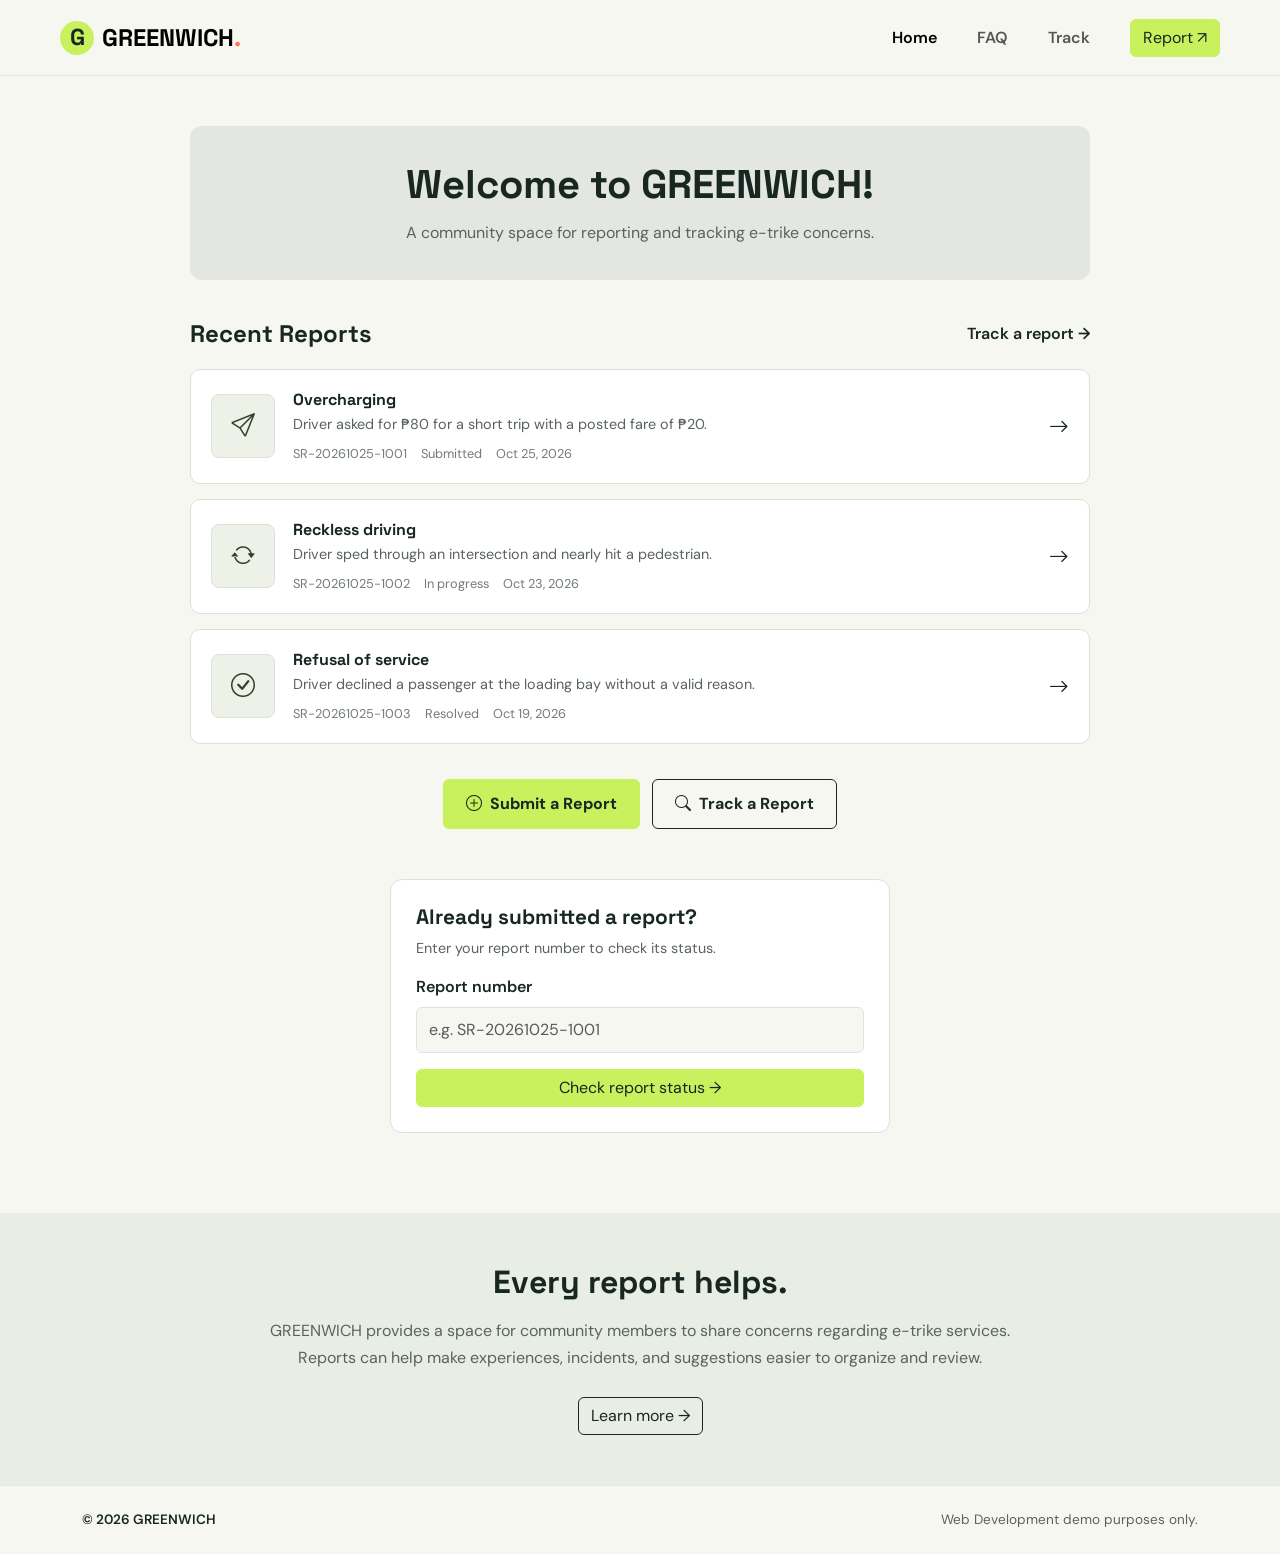
==== commit ef1b5c85: "Updated a few lines to match GREENWICH"s requirements (storage,  status in index.html)" ====
--- a/Citizen Reporting Website/Citizen Reporting Website/index.html
+++ b/Citizen Reporting Website/Citizen Reporting Website/index.html
@@ -490,19 +490,27 @@
 
     <!-- Recent report rendering -->
     <script>
-        const reportsStorageKey = "suriReports";
+        const reportsStorageKey = "GREENWICH";
         const recentReportsContainer = document.querySelector("#recent-reports-list");
 
         const statusLabels = {
-            "pending": "Pending review",
-            "community-review": "Under review",
-            "verdict": "Review completed"
+
+          "submitted": "Submitted",
+          "under_review": "Under review",
+          "in_progress": "In progress",
+          "assigned": "Assigned",
+          "resolved": "Resolved",
+          "case_closed": "Case closed"
         };
+        
 
         const reportIcons = {
-            "pending": "bi-clock",
-            "community-review": "bi-people",
-            "verdict": "bi-check-circle"
+            "submitted": "bi-send",
+            "under_review": "bi-clipboard-check",
+            "in_progress": "bi-arrow-repeat",
+            "assigned": "bi-person-check",
+            "resolved": "bi-check-circle",
+            "case_closed": "bi-lock"
         };
 
         const escapeHTML = (value) => {
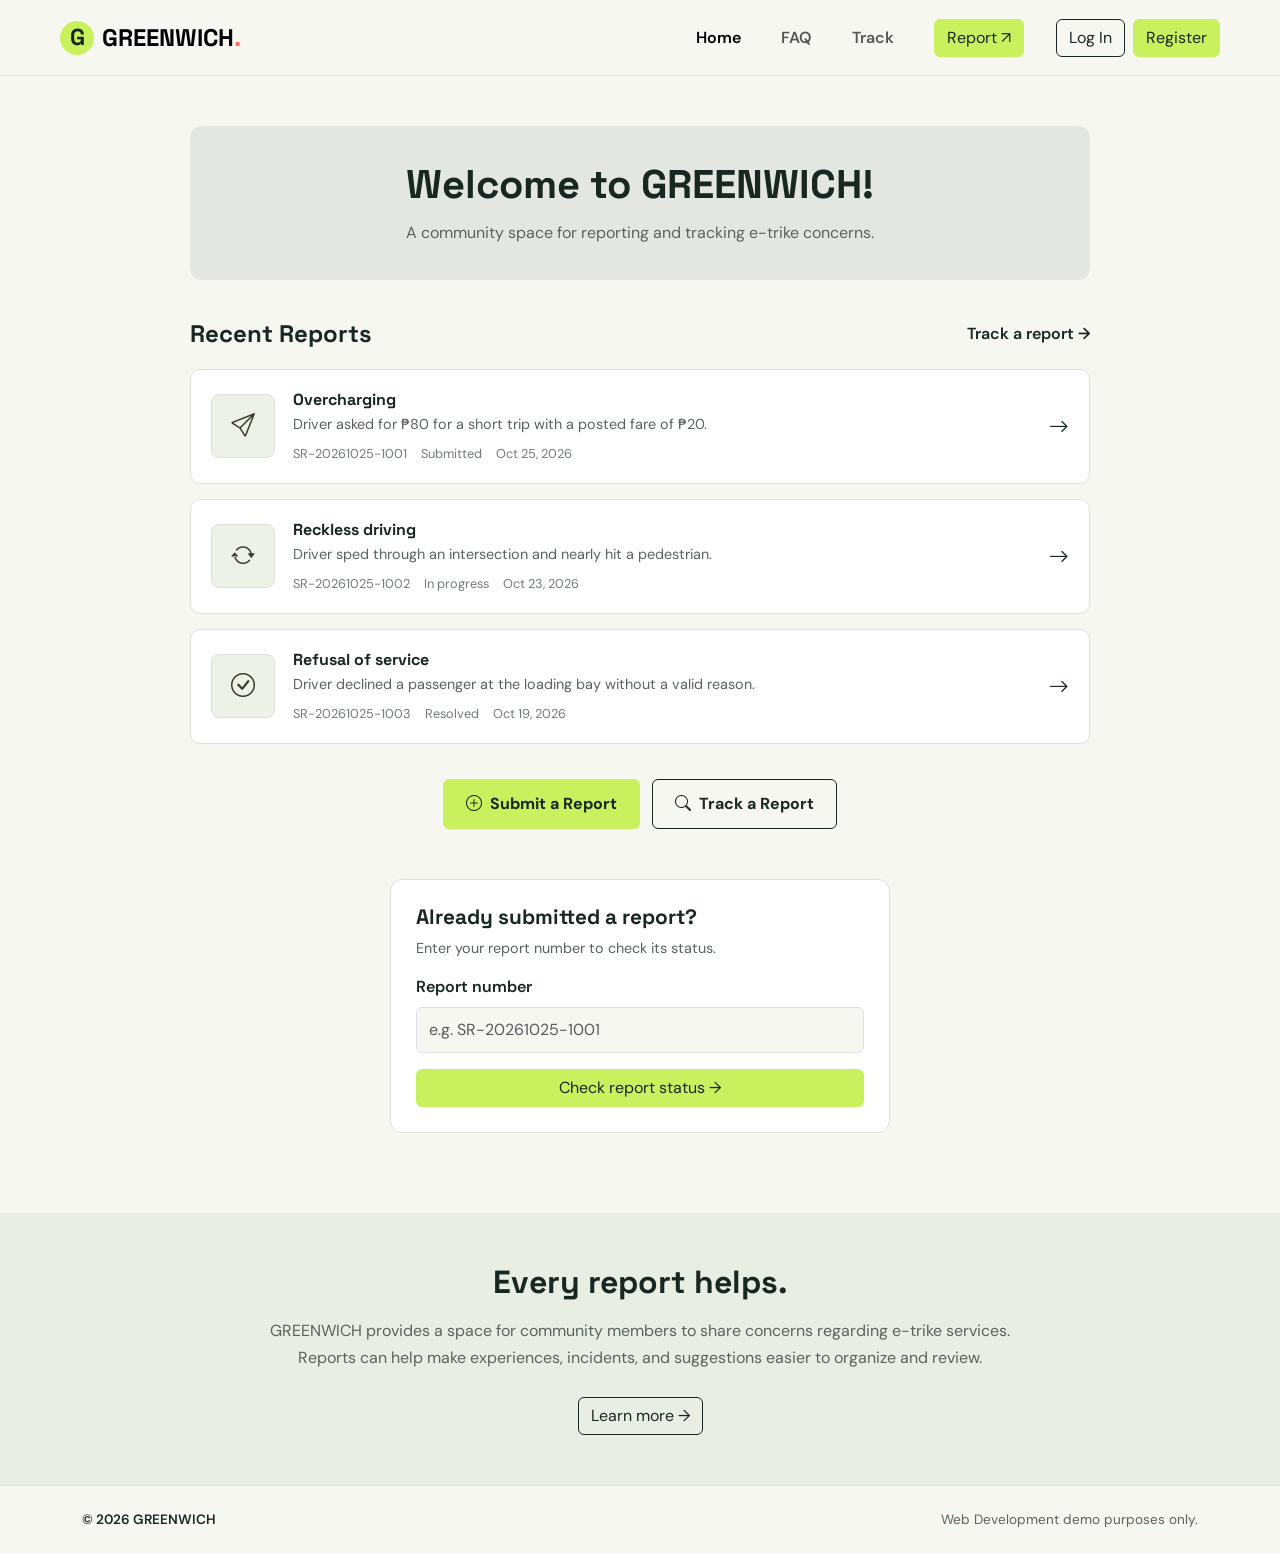
==== commit c86b390f: "Added login restriction for report function" ====
--- a/Citizen Reporting Website/Citizen Reporting Website/index.html
+++ b/Citizen Reporting Website/Citizen Reporting Website/index.html
@@ -21,9 +21,10 @@
 
     <script src="scripts/menu.js" defer></script>
     <script src="scripts/report-lookup.js" defer></script>
+    <script src="scripts/auth.js" defer></script>
 
     <style>
-        
+
         body {
             background: #f7f7f2;
             color: #182722;
@@ -378,14 +379,21 @@
                  id="site-navigation"
                  aria-label="Main navigation">
 
+
                 <div class="navbar-nav align-items-md-center gap-md-4">
                     <a class="nav-link active" href="index.html" aria-current="page">Home</a>
                     <a class="nav-link" href="faq.html">FAQ</a>
                     <a class="nav-link" href="track.html">Track</a>
+
                     <a class="btn home-report-button ms-md-2" href="report.html">
                         Report <span aria-hidden="true">↗</span>
                     </a>
+
+                    <div id="account-controls" class="d-flex align-items-md-center gap-2 ms-md-2">
+                        <!-- Account buttons will appear here -->
+                    </div>
                 </div>
+
 
             </nav>
         </div>
@@ -489,8 +497,9 @@
     </footer>
 
     <!-- Recent report rendering -->
+    <script src="data/reports.js"></script>
     <script>
-        const reportsStorageKey = "GREENWICH";
+        const recentReportsKey = "GREENWICH";
         const recentReportsContainer = document.querySelector("#recent-reports-list");
 
         const statusLabels = {
@@ -597,20 +606,13 @@
             let demoReports = {};
 
             try {
-                savedReports = JSON.parse(localStorage.getItem(reportsStorageKey) || "{}");
+                savedReports = JSON.parse(localStorage.getItem(recentReportsKey) || "{}");
             } catch {
                 savedReports = {};
             }
 
-            try {
-                const response = await fetch("data/reports.json");
-
-                if (response.ok) {
-                    demoReports = await response.json();
-                }
-            } catch {
-                demoReports = {};
-            }
+            // Sample reports come from data/reports.js (works without a server).
+            demoReports = window.demoReportsData || {};
 
             // Saved reports take priority over sample reports.
             const combinedReports = {
--- a/Citizen Reporting Website/Citizen Reporting Website/styles/index.css
+++ b/Citizen Reporting Website/Citizen Reporting Website/styles/index.css
@@ -18,4 +18,68 @@
   html {
     scroll-behavior: auto;
   }
-}+}
+
+
+/* MOBILE BOTTOM NAVIGATION */
+@media (max-width: 767.98px) {
+
+  /* Bottom navigation bar */
+  body {
+    padding-bottom: 85px;
+  }
+
+  header.navbar {
+    position: fixed !important;
+    top: auto !important;
+    bottom: 0 !important;
+    left: 0;
+    width: 100%;
+    min-height: auto !important;
+    padding: 0 !important;
+    background: #f7f7f2 !important;
+    border-top: 1px solid #e5e7df;
+    border-bottom: none !important;
+    z-index: 1050;
+  }
+
+  /* Hide logo and hamburger */
+  header.navbar .navbar-brand,
+  header.navbar .navbar-toggler {
+    display: none !important;
+  }
+
+  /* Navbar container */
+  header.navbar .container-fluid {
+    padding: 0;
+  }
+
+  /* Keep navigation visible */
+  #site-navigation {
+    display: block !important;
+    visibility: visible !important;
+    width: 100%;
+    height: auto !important;
+  }
+
+  /* Horizontal navigation links */
+  .navbar-nav {
+    display: flex !important;
+    flex-direction: row !important;
+    justify-content: space-around;
+    align-items: center;
+    width: 100%;
+    padding: 10px 2px;
+    gap: 0 !important;
+  }
+
+  .navbar-nav .nav-link,
+  .navbar-nav .home-report-button {
+    flex: 1;
+    margin: 0 !important;
+    padding: 10px 2px;
+    text-align: center;
+    font-size: 0.8rem;
+    white-space: nowrap;
+  }
+}
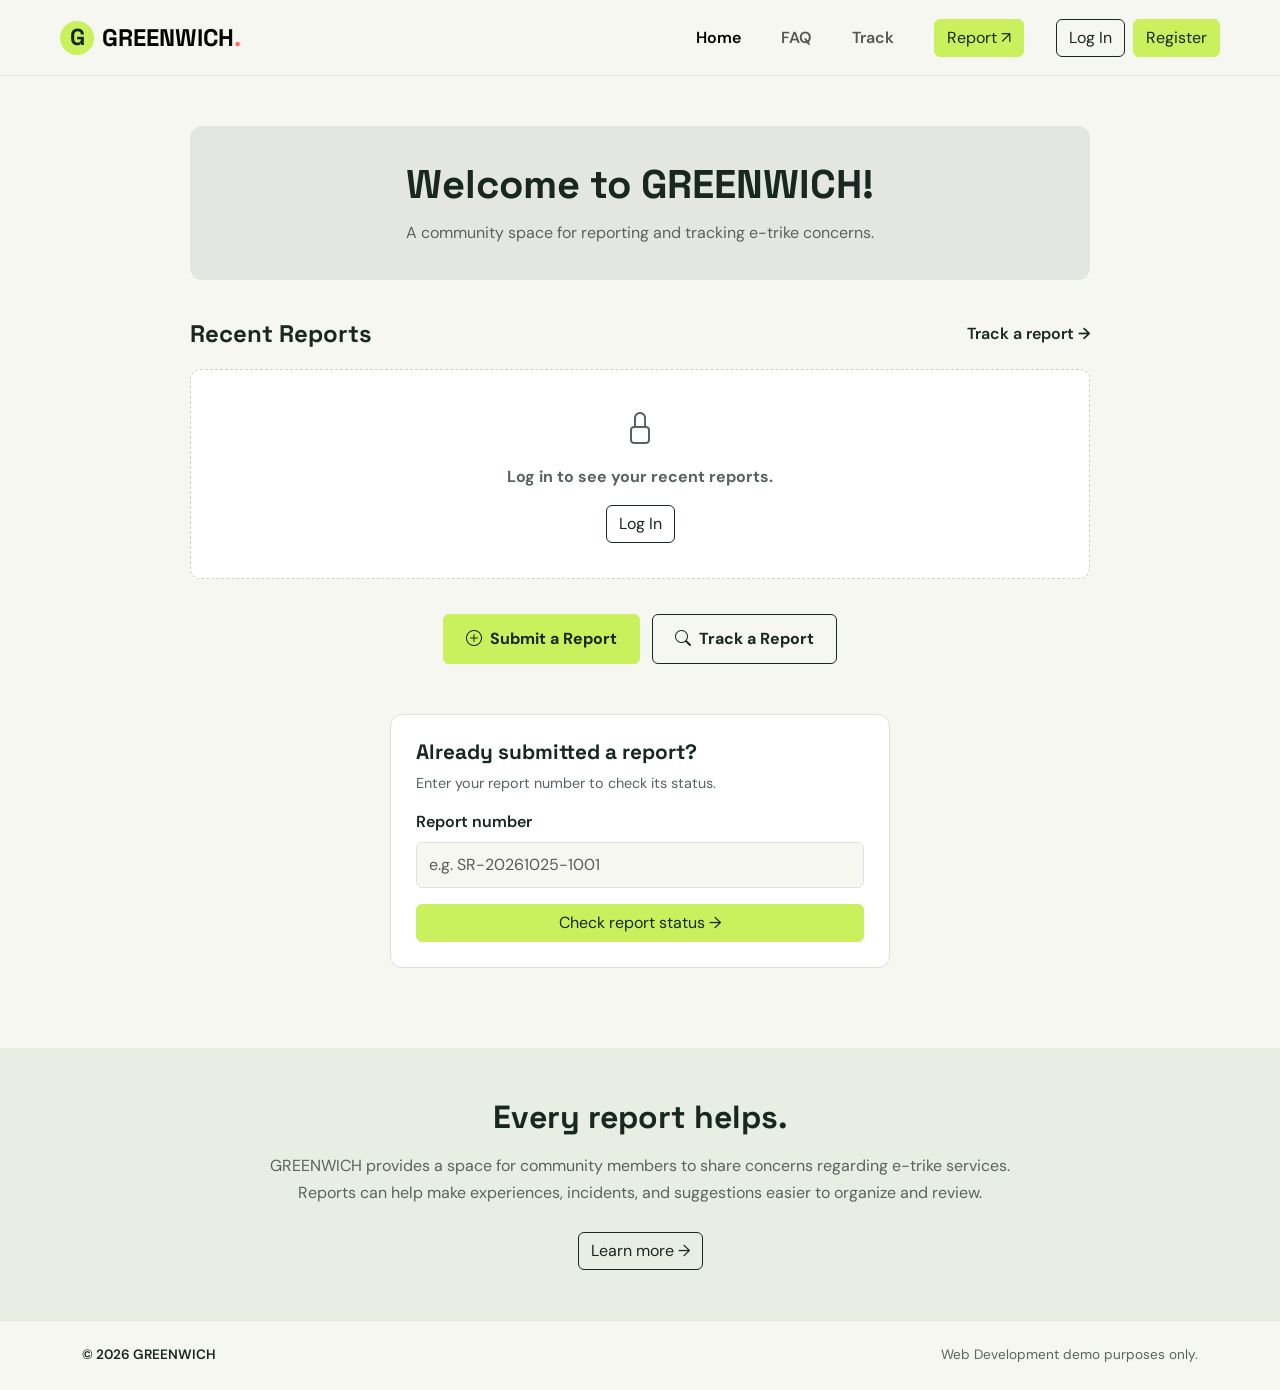
==== commit 28c9df28: "track report and recent reports only avail if user is logged in" ====
--- a/Citizen Reporting Website/Citizen Reporting Website/index.html
+++ b/Citizen Reporting Website/Citizen Reporting Website/index.html
@@ -600,8 +600,27 @@
                 recentReportsContainer.appendChild(card);
             });
         };
+        // Returns true if someone is logged in. 
+        const isLoggedIn = () => {
+            try {
+                return Boolean(JSON.parse(localStorage.getItem("greenwichCurrentUser")));
+            } catch {
+                return false;
+            }
+        };
 
         const loadRecentReports = async () => {
+            // Recent reports are only for logged-in users.
+            if (!isLoggedIn()) {
+                recentReportsContainer.innerHTML = `
+                  <div class="empty-reports">
+                    <i class="bi bi-lock" aria-hidden="true"></i>
+                    <p class="mb-2 fw-bold">Log in to see your recent reports.</p>
+                    <a class="btn home-track-button mt-2" href="login.html?next=index.html">Log In</a>
+                  </div>`;
+                return;
+            }
+
             let savedReports = {};
             let demoReports = {};
 
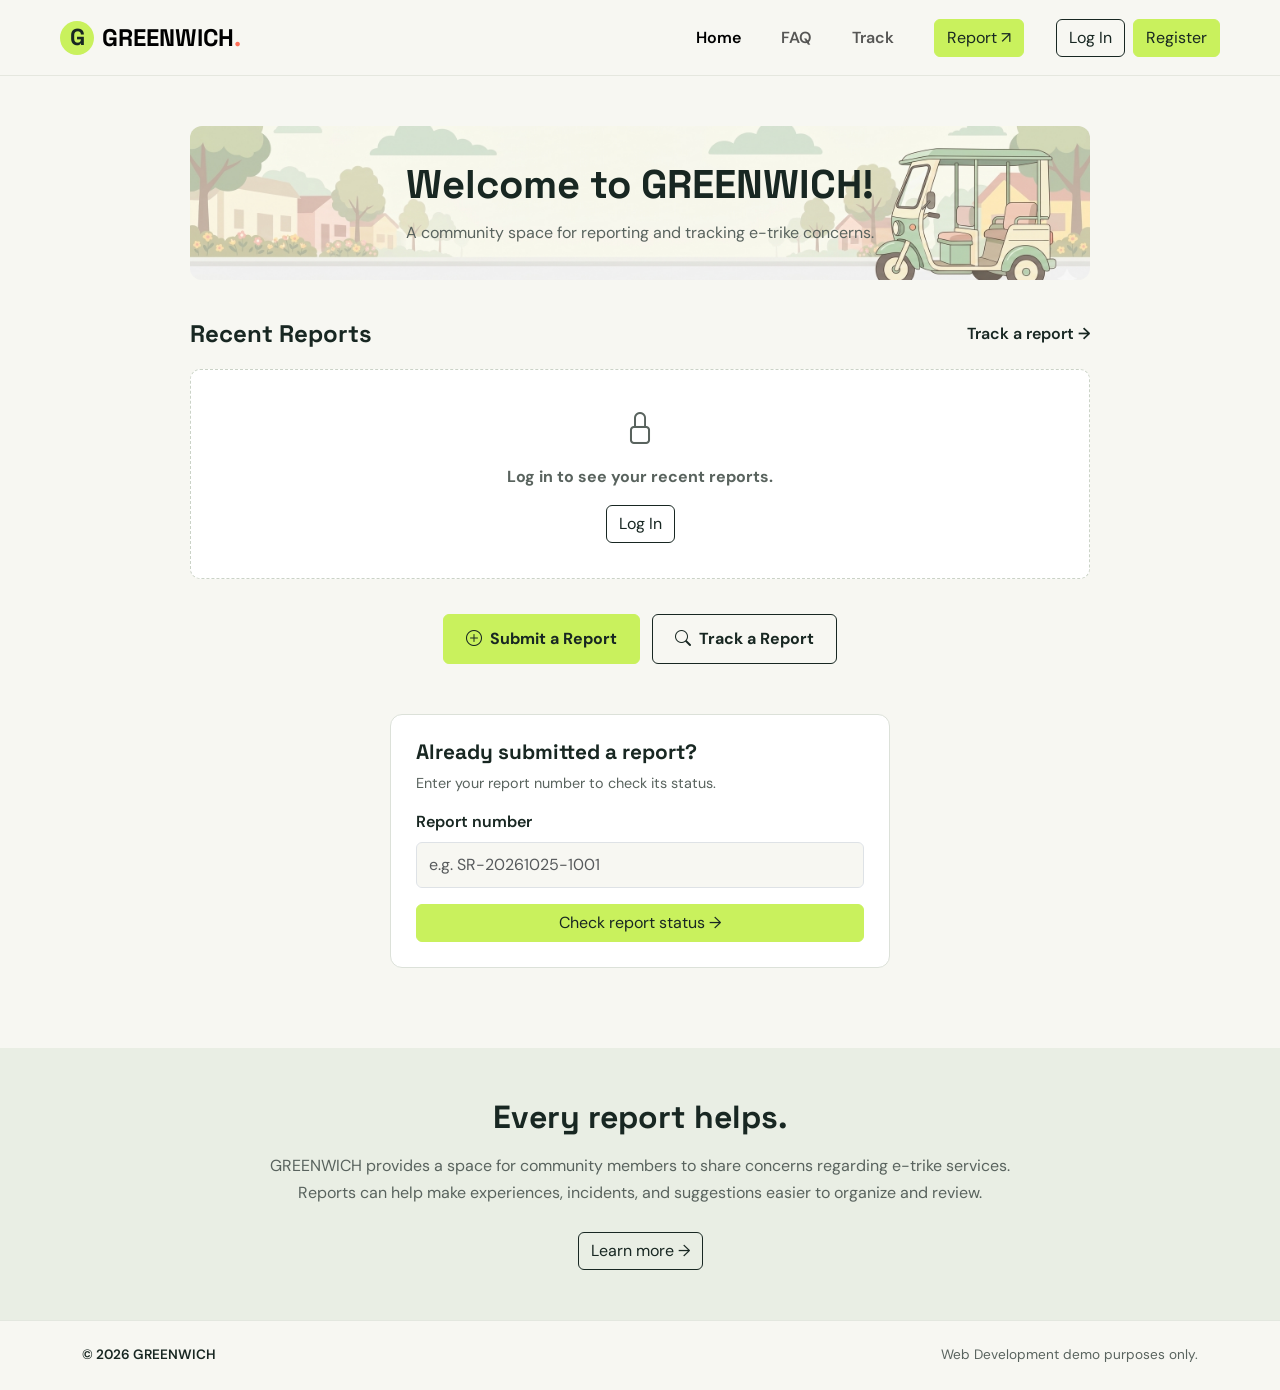
==== commit edd9df87: "Add e-trike background to homepage welcome banner" ====
--- a/Citizen Reporting Website/Citizen Reporting Website/index.html
+++ b/Citizen Reporting Website/Citizen Reporting Website/index.html
@@ -53,15 +53,21 @@
             padding: 50px 20px 80px;
         }
 
+
         .welcome-panel {
             width: 100%;
             max-width: 900px;
             margin: 0 auto 40px;
             padding: 35px 30px;
-            background: #e4e7e1;
+            background-color: #e4e7e1;
+            background-image: url("images/etrike-banner.jpg");
+            background-size: cover;
+            background-position: center;
+            background-repeat: no-repeat;
             border-radius: 12px;
             text-align: center;
         }
+
 
             .welcome-panel h1 {
                 font-family: var(--display-font);
